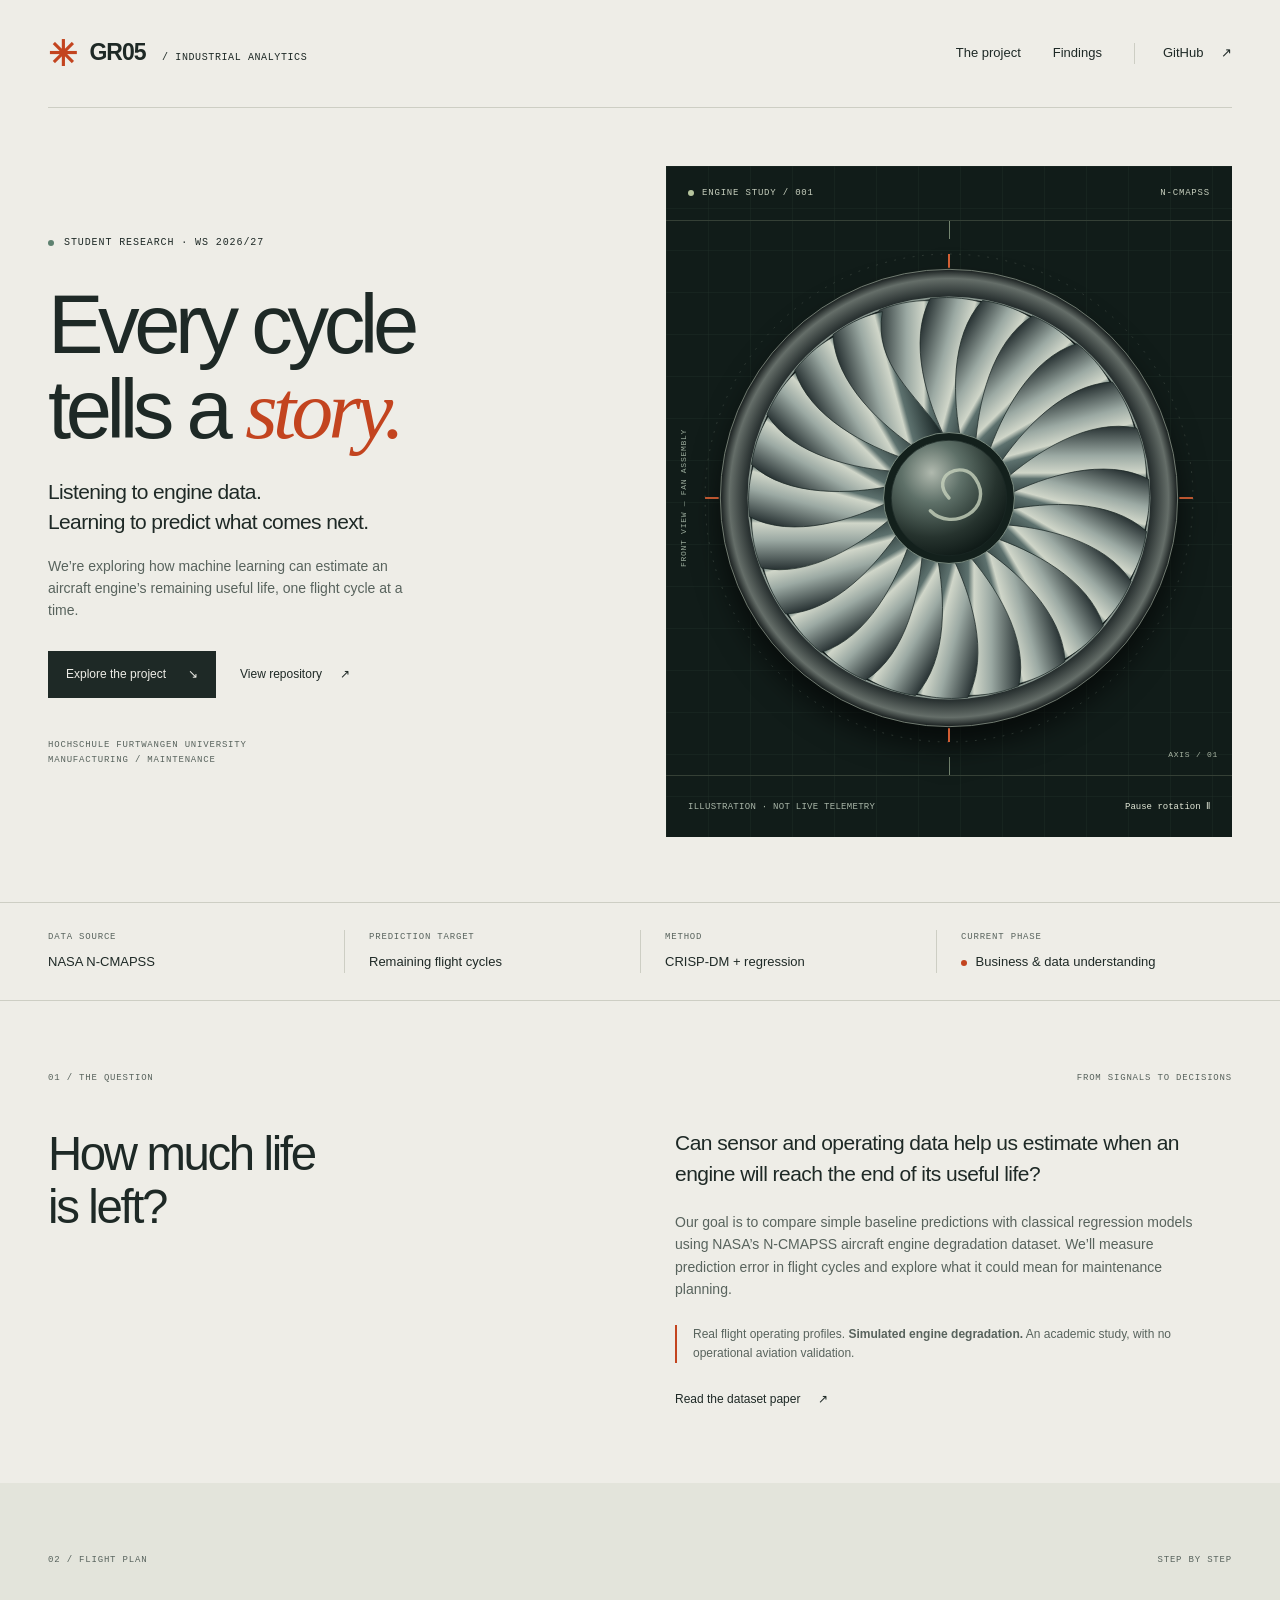
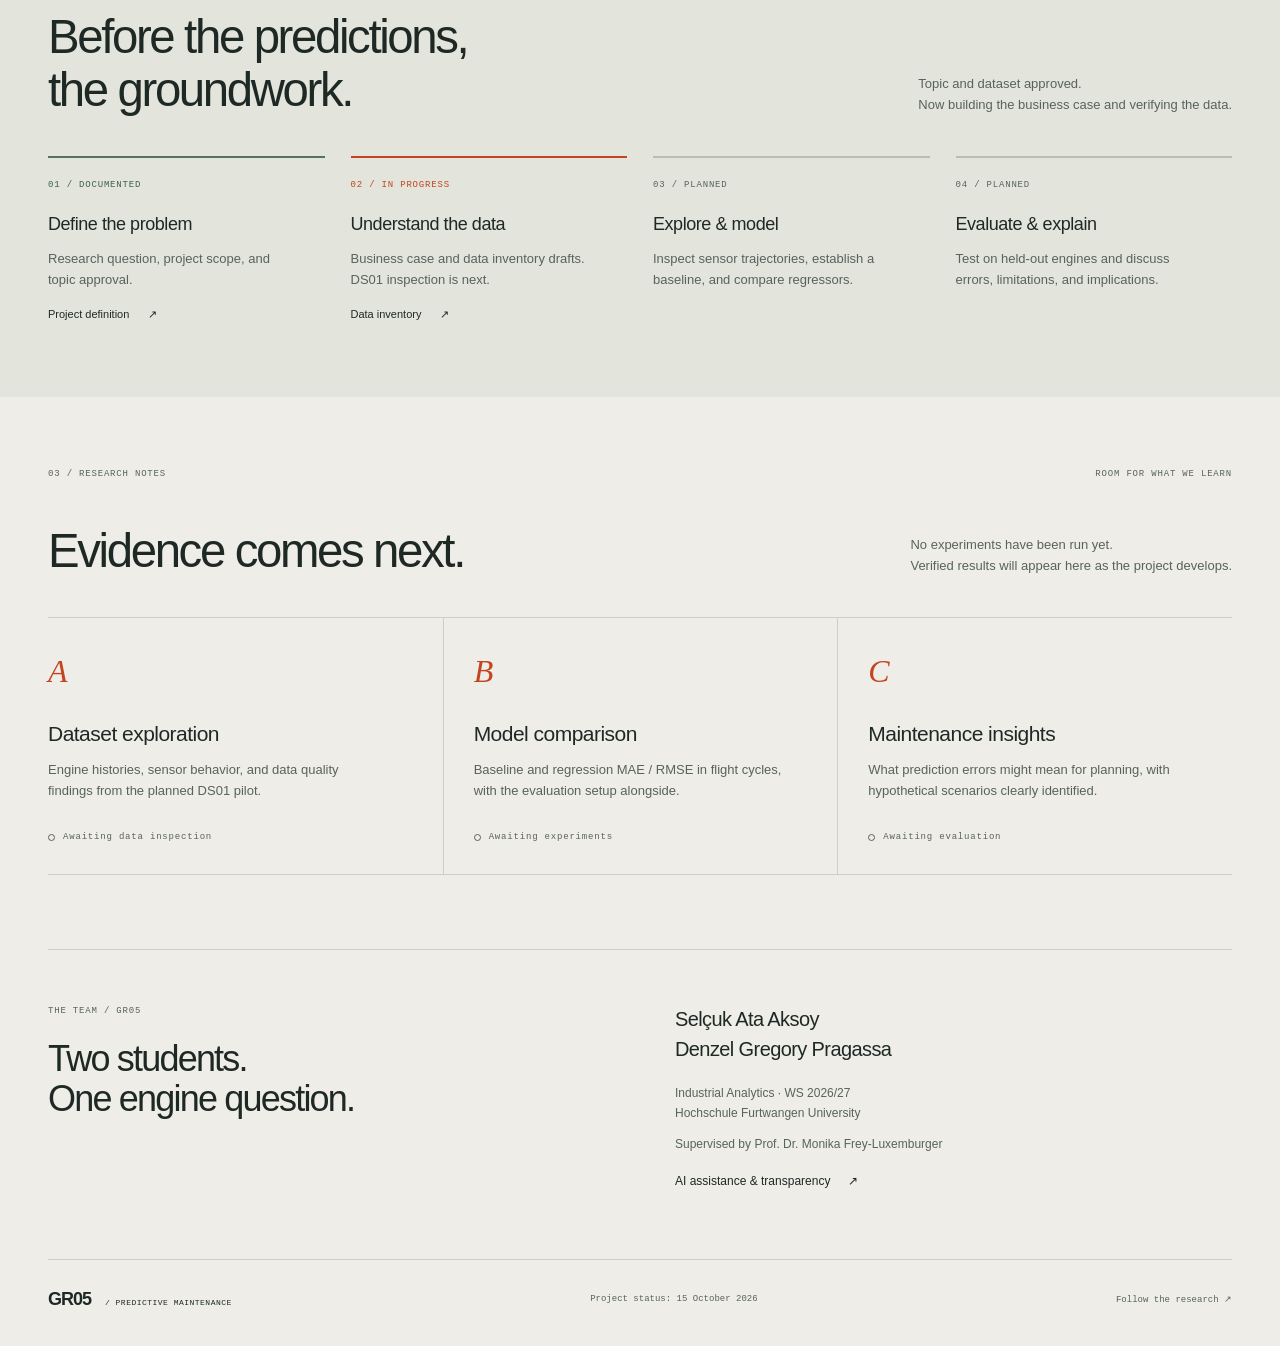
==== index.html @ 6f11b4ea "Add GitHub Pages project landing page and simplify AI use log" ====
<!doctype html>
<html lang="en">
<head>
  <meta charset="utf-8">
  <meta name="viewport" content="width=device-width, initial-scale=1">
  <meta name="description" content="GR05: a student research project exploring aircraft engine remaining useful life with NASA N-CMAPSS and machine learning at Hochschule Furtwangen University.">
  <meta name="theme-color" content="#eeede7">
  <title>GR05 — Predictive Maintenance</title>
  <link rel="icon" href="assets/favicon.svg" type="image/svg+xml">
  <link rel="stylesheet" href="assets/site.css">
  <script src="assets/site.js" defer></script>
</head>
<body>
  <a class="skip-link" href="#main">Skip to content</a>
  <header class="site-header wrap">
    <a class="wordmark" href="./" aria-label="GR05 home"><span class="brand-icon" aria-hidden="true">✳</span> GR05<span class="wordmark-detail"> / INDUSTRIAL ANALYTICS</span></a>
    <nav aria-label="Main navigation">
      <a href="#project">The project</a>
      <a href="#findings">Findings</a>
      <a class="repo-link" href="https://github.com/Cukowski/GR05-Predictive-Maintenance">GitHub <span aria-hidden="true">↗</span></a>
    </nav>
  </header>

  <main id="main">
    <section class="hero wrap" aria-labelledby="hero-title">
      <div class="hero-copy">
        <p class="eyebrow"><span class="status-dot" aria-hidden="true"></span> STUDENT RESEARCH · WS 2026/27</p>
        <h1 id="hero-title">Every cycle<br>tells a <em>story.</em></h1>
        <p class="hero-description">Listening to engine data.<br>Learning to predict what comes next.</p>
        <p class="hero-context">We’re exploring how machine learning can estimate an aircraft engine’s remaining useful life, one flight cycle at a time.</p>
        <div class="hero-actions">
          <a class="button primary" href="#project">Explore the project <span aria-hidden="true">↘</span></a>
          <a class="text-link" href="https://github.com/Cukowski/GR05-Predictive-Maintenance">View repository <span aria-hidden="true">↗</span></a>
        </div>
        <p class="hero-footnote">HOCHSCHULE FURTWANGEN UNIVERSITY<br>MANUFACTURING / MAINTENANCE</p>
      </div>

      <figure class="engine-panel">
        <div class="panel-top"><span><span class="status-dot" aria-hidden="true"></span> ENGINE STUDY / 001</span><span>N-CMAPSS</span></div>
        <div class="engine-stage">
          <div class="crosshair crosshair-top" aria-hidden="true"></div>
          <div class="crosshair crosshair-bottom" aria-hidden="true"></div>
          <span class="side-label" aria-hidden="true">FRONT VIEW — FAN ASSEMBLY</span>
          <svg class="engine" viewBox="0 0 600 600" role="img" aria-labelledby="engine-title engine-description">
            <title id="engine-title">Rotating turbofan illustration</title>
            <desc id="engine-description">A stylized front view of a jet engine fan. The rotation is decorative and does not represent dataset measurements.</desc>
            <defs>
              <radialGradient id="housing"><stop offset="0.68" stop-color="#111616"/><stop offset="0.81" stop-color="#424b4b"/><stop offset="0.85" stop-color="#89908a"/><stop offset="0.88" stop-color="#242c2c"/><stop offset="0.96" stop-color="#656e69"/><stop offset="1" stop-color="#171d1d"/></radialGradient>
              <linearGradient id="blade-metal" x1="0" y1="0" x2="1" y2="0"><stop stop-color="#283233"/><stop offset="0.36" stop-color="#9ba9a3"/><stop offset="0.57" stop-color="#d0d6c9"/><stop offset="0.64" stop-color="#5d716e"/><stop offset="1" stop-color="#152121"/></linearGradient>
              <radialGradient id="spinner" cx="35%" cy="28%" r="75%"><stop stop-color="#b0b9ae"/><stop offset="0.35" stop-color="#5e7068"/><stop offset="0.75" stop-color="#26332e"/><stop offset="1" stop-color="#101b18"/></radialGradient>
              <path id="blade" d="M 279 235 C 247 199 205 135 218 79 C 243 69 266 67 281 68 C 254 126 295 172 312 225 Z"/>
            </defs>
            <circle cx="300" cy="300" r="287" fill="none" stroke="#37413c" stroke-width="1" stroke-dasharray="2 9"/>
            <circle cx="300" cy="300" r="269" fill="url(#housing)" stroke="#818c80" stroke-width="1"/>
            <circle cx="300" cy="300" r="236" fill="#0b1313" stroke="#8b9891" stroke-width="2"/>
            <g class="rotor" fill="url(#blade-metal)" stroke="#1b2826" stroke-width="0.8">
              <!-- Fan blades are repeated around the shaft; no dataset values are used. -->
              <use href="#blade" transform="rotate(0 300 300)"/>
              <use href="#blade" transform="rotate(15 300 300)"/>
              <use href="#blade" transform="rotate(30 300 300)"/>
              <use href="#blade" transform="rotate(45 300 300)"/>
              <use href="#blade" transform="rotate(60 300 300)"/>
              <use href="#blade" transform="rotate(75 300 300)"/>
              <use href="#blade" transform="rotate(90 300 300)"/>
              <use href="#blade" transform="rotate(105 300 300)"/>
              <use href="#blade" transform="rotate(120 300 300)"/>
              <use href="#blade" transform="rotate(135 300 300)"/>
              <use href="#blade" transform="rotate(150 300 300)"/>
              <use href="#blade" transform="rotate(165 300 300)"/>
              <use href="#blade" transform="rotate(180 300 300)"/>
              <use href="#blade" transform="rotate(195 300 300)"/>
              <use href="#blade" transform="rotate(210 300 300)"/>
              <use href="#blade" transform="rotate(225 300 300)"/>
              <use href="#blade" transform="rotate(240 300 300)"/>
              <use href="#blade" transform="rotate(255 300 300)"/>
              <use href="#blade" transform="rotate(270 300 300)"/>
              <use href="#blade" transform="rotate(285 300 300)"/>
              <use href="#blade" transform="rotate(300 300 300)"/>
              <use href="#blade" transform="rotate(315 300 300)"/>
              <use href="#blade" transform="rotate(330 300 300)"/>
              <use href="#blade" transform="rotate(345 300 300)"/>
              <circle cx="300" cy="300" r="77" fill="#13201c" stroke="#87988c" stroke-width="1"/>
              <circle cx="300" cy="300" r="68" fill="url(#spinner)"/>
              <path d="M 300 300 C 276 274 316 254 331 277 C 355 313 303 341 278 315" fill="none" stroke="#c6d1bc" stroke-width="4" stroke-linecap="round" opacity="0.8"/>
            </g>
            <path d="M 300 13 L 300 29 M 300 571 L 300 587 M 13 300 L 29 300 M 571 300 L 587 300" stroke="#f56b3a" stroke-width="2"/>
          </svg>
          <span class="engine-axis" aria-hidden="true">AXIS / 01</span>
        </div>
        <figcaption class="panel-bottom"><span>ILLUSTRATION · NOT LIVE TELEMETRY</span><button class="motion-toggle" type="button" hidden aria-pressed="false">Pause rotation <span aria-hidden="true">Ⅱ</span></button></figcaption>
      </figure>
    </section>

    <div class="spec-strip">
      <dl class="wrap spec-grid">
        <div><dt>DATA SOURCE</dt><dd>NASA N-CMAPSS</dd></div>
        <div><dt>PREDICTION TARGET</dt><dd>Remaining flight cycles</dd></div>
        <div><dt>METHOD</dt><dd>CRISP-DM + regression</dd></div>
        <div><dt>CURRENT PHASE</dt><dd><span class="status-dot orange" aria-hidden="true"></span> Business & data understanding</dd></div>
      </dl>
    </div>

    <section id="project" class="section wrap project-section" aria-labelledby="project-title">
      <div class="section-label"><span>01 / THE QUESTION</span><span>FROM SIGNALS TO DECISIONS</span></div>
      <div class="project-grid">
        <h2 id="project-title">How much life<br>is left?</h2>
        <div class="project-copy">
          <p class="lead">Can sensor and operating data help us estimate when an engine will reach the end of its useful life?</p>
          <p>Our goal is to compare simple baseline predictions with classical regression models using NASA’s N-CMAPSS aircraft engine degradation dataset. We’ll measure prediction error in flight cycles and explore what it could mean for maintenance planning.</p>
          <p class="source-note">Real flight operating profiles. <strong>Simulated engine degradation.</strong> An academic study, with no operational aviation validation.</p>
          <a class="text-link" href="https://doi.org/10.3390/data6010005">Read the dataset paper <span aria-hidden="true">↗</span></a>
        </div>
      </div>
    </section>

    <section id="progress" class="progress-section" aria-labelledby="progress-title">
      <div class="wrap section">
        <div class="section-label"><span>02 / FLIGHT PLAN</span><span>STEP BY STEP</span></div>
        <div class="section-heading"><h2 id="progress-title">Before the predictions,<br>the groundwork.</h2><p>Topic and dataset approved.<br>Now building the business case and verifying the data.</p></div>
        <ol class="flight-plan">
          <li class="complete"><span class="step-state">01 / DOCUMENTED</span><h3>Define the problem</h3><p>Research question, project scope, and topic approval.</p><a href="https://github.com/Cukowski/GR05-Predictive-Maintenance/blob/main/docs/01-project-definition.md">Project definition <span aria-hidden="true">↗</span></a></li>
          <li class="current"><span class="step-state">02 / IN PROGRESS</span><h3>Understand the data</h3><p>Business case and data inventory drafts. DS01 inspection is next.</p><a href="https://github.com/Cukowski/GR05-Predictive-Maintenance/blob/main/docs/03-data-inventory-access.md">Data inventory <span aria-hidden="true">↗</span></a></li>
          <li><span class="step-state">03 / PLANNED</span><h3>Explore & model</h3><p>Inspect sensor trajectories, establish a baseline, and compare regressors.</p></li>
          <li><span class="step-state">04 / PLANNED</span><h3>Evaluate & explain</h3><p>Test on held-out engines and discuss errors, limitations, and implications.</p></li>
        </ol>
      </div>
    </section>

    <section id="findings" class="section wrap" aria-labelledby="findings-title">
      <div class="section-label"><span>03 / RESEARCH NOTES</span><span>ROOM FOR WHAT WE LEARN</span></div>
      <div class="section-heading"><h2 id="findings-title">Evidence comes next.</h2><p>No experiments have been run yet.<br>Verified results will appear here as the project develops.</p></div>
      <div class="findings-grid">
        <article><span class="finding-number">A</span><h3>Dataset exploration</h3><p>Engine histories, sensor behavior, and data quality findings from the planned DS01 pilot.</p><span class="pending-label">Awaiting data inspection</span></article>
        <article><span class="finding-number">B</span><h3>Model comparison</h3><p>Baseline and regression MAE / RMSE in flight cycles, with the evaluation setup alongside.</p><span class="pending-label">Awaiting experiments</span></article>
        <article><span class="finding-number">C</span><h3>Maintenance insights</h3><p>What prediction errors might mean for planning, with hypothetical scenarios clearly identified.</p><span class="pending-label">Awaiting evaluation</span></article>
      </div>
    </section>

    <section class="team-section wrap" aria-labelledby="team-title">
      <div><p class="eyebrow">THE TEAM / GR05</p><h2 id="team-title">Two students.<br>One engine question.</h2></div>
      <div class="team-copy"><p class="team-names">Selçuk Ata Aksoy<br>Denzel Gregory Pragassa</p><p>Industrial Analytics · WS 2026/27<br>Hochschule Furtwangen University</p><p>Supervised by Prof. Dr. Monika Frey-Luxemburger</p><a class="text-link" href="https://github.com/Cukowski/GR05-Predictive-Maintenance/blob/main/docs/ai-use-log.md">AI assistance & transparency <span aria-hidden="true">↗</span></a></div>
    </section>
  </main>

  <footer class="wrap site-footer"><a class="wordmark" href="./">GR05 <span class="wordmark-detail">/ PREDICTIVE MAINTENANCE</span></a><p>Project status: 15 October 2026</p><a href="https://github.com/Cukowski/GR05-Predictive-Maintenance">Follow the research <span aria-hidden="true">↗</span></a></footer>
</body>
</html>
---- assets/site.css ----
:root{--paper:#eeede7;--ink:#1e2926;--muted:#58635d;--line:#cdcec4;--accent:#c3441f;--orange:#ff8455;--dark:#111c19;--mono:ui-monospace,SFMono-Regular,Consolas,monospace;--sans:"Helvetica Neue",Helvetica,Arial,sans-serif}
*{box-sizing:border-box}html{scroll-behavior:smooth;scroll-padding-top:25px}body{margin:0;background:var(--paper);color:var(--ink);font:16px/1.6 var(--sans);-webkit-font-smoothing:antialiased}a{color:inherit;text-decoration:none}a:hover{text-decoration:underline;text-underline-offset:5px}button{font:inherit}button,a{-webkit-tap-highlight-color:transparent}a:focus-visible,button:focus-visible{outline:3px solid var(--accent);outline-offset:6px}.wrap{width:min(1280px,calc(100% - 96px));margin-inline:auto}.skip-link{position:fixed;top:-100px;left:16px;background:var(--paper);padding:12px;z-index:10}.skip-link:focus{top:16px}.site-header{display:flex;justify-content:space-between;align-items:center;gap:24px;min-height:108px;border-bottom:1px solid var(--line)}.wordmark{font-size:23px;font-weight:800;letter-spacing:-1px;white-space:nowrap}.brand-icon{color:var(--accent);font-size:35px;vertical-align:middle;margin-right:8px}.wordmark-detail{font:10px var(--mono);letter-spacing:.06em;margin-left:10px}.site-header nav{display:flex;align-items:center;gap:32px;font-size:13px}.repo-link{border-left:1px solid var(--line);padding-left:28px}.repo-link span{margin-left:14px}.hero{display:grid;grid-template-columns:1fr 1fr;gap:52px;align-items:center;padding-top:58px;padding-bottom:65px}.eyebrow,.section-label,.panel-top,.panel-bottom,.hero-footnote,.spec-grid dt,.step-state,.pending-label,.side-label,.engine-axis{font-family:var(--mono);font-size:10px;letter-spacing:.09em}.eyebrow{display:flex;align-items:center;gap:10px;margin:0 0 32px}.status-dot{display:inline-block;flex-shrink:0;width:6px;height:6px;background:#5e8170;border-radius:50%}.status-dot.orange{background:var(--accent);margin-right:5px}h1,h2,h3,p{margin-top:0}h1{font-size:clamp(56px,6.5vw,94px);font-weight:500;line-height:1.02;letter-spacing:-.065em;margin-bottom:24px}h1 em{font-family:Georgia,"Times New Roman",serif;font-weight:400;color:var(--accent);letter-spacing:-.055em}.hero-description{font-size:21px;line-height:1.45;letter-spacing:-.03em;margin-bottom:17px}.hero-context{max-width:360px;font-size:14px;color:var(--muted);margin-bottom:29px}.hero-actions{display:flex;align-items:center;gap:24px;font-size:12px}.button{display:inline-flex;align-items:center;justify-content:space-between;gap:22px;padding:14px 18px}.primary{background:var(--ink);color:var(--paper)}.primary:hover{background:var(--accent);text-decoration:none}.text-link{font-size:12px;display:inline-flex;gap:18px;align-items:center}.hero-footnote{color:var(--muted);line-height:1.7;margin:40px 0 0;font-size:9px}.engine-panel{margin:0;position:relative;background:var(--dark);color:#c6cebd;align-self:stretch;display:flex;flex-direction:column;min-width:0;overflow:hidden;background-image:linear-gradient(#24332b55 1px,transparent 1px),linear-gradient(90deg,#24332b55 1px,transparent 1px);background-size:42px 42px}.panel-top,.panel-bottom{display:flex;align-items:center;justify-content:space-between;gap:12px;position:relative;z-index:1;padding:20px 22px;font-size:9px}.panel-top{border-bottom:1px solid #354036}.panel-top>span:first-child{display:flex;align-items:center;gap:8px}.panel-top .status-dot{background:#b6c49d}.panel-bottom{margin-top:auto;border-top:1px solid #354036;min-height:62px;letter-spacing:.03em;color:#a9b6a8}.engine-stage{position:relative;display:grid;place-items:center;flex:1;padding:22px 28px;min-height:350px}.engine{display:block;width:100%;max-width:510px;filter:drop-shadow(0 18px 14px #0009)}.rotor{transform-origin:300px 300px;animation:rotate 26s linear infinite;animation-play-state:paused}.motion-ready .rotor{animation-play-state:running}.motion-paused .rotor{animation-play-state:paused}.motion-toggle{border:0;background:transparent;color:#e2e7d7;padding:5px 0;font:9px var(--mono);cursor:pointer;white-space:nowrap}.motion-toggle:hover{color:var(--orange)}.motion-toggle span{padding-left:6px}.side-label{position:absolute;left:12px;top:50%;writing-mode:vertical-rl;transform:translateY(-50%) rotate(180deg);font-size:8px;color:#9bab9c}.engine-axis{position:absolute;right:14px;bottom:14px;color:#a8b4a3;font-size:8px}.crosshair{position:absolute;left:50%;width:1px;height:18px;background:#748570}.crosshair-top{top:0}.crosshair-bottom{bottom:0}.spec-strip{border-top:1px solid var(--line);border-bottom:1px solid var(--line)}.spec-grid{display:grid;grid-template-columns:repeat(4,1fr);margin-top:0;margin-bottom:0;padding-block:27px}.spec-grid>div{padding-left:24px;border-left:1px solid var(--line)}.spec-grid>div:first-child{padding-left:0;border:0}.spec-grid dt{font-size:9px;color:var(--muted);margin-bottom:7px}.spec-grid dd{margin:0;font-size:13px}.section{padding-top:70px;padding-bottom:74px}.section-label{display:flex;justify-content:space-between;color:var(--muted);font-size:9px;margin-bottom:42px}.project-grid{display:grid;grid-template-columns:1fr 1fr;gap:70px}h2{font-size:clamp(32px,3.7vw,50px);font-weight:500;letter-spacing:-.05em;line-height:1.12;margin-bottom:0}.project-copy{max-width:540px;color:var(--muted);font-size:14px}.project-copy .lead{color:var(--ink);font-size:21px;line-height:1.5;letter-spacing:-.025em}.source-note{border-left:2px solid var(--accent);padding-left:16px;margin-block:24px;font-size:12px}.project-copy .text-link{color:var(--ink)}.progress-section{background:#e3e4db}.section-heading{display:flex;justify-content:space-between;gap:40px;align-items:flex-end;margin-bottom:40px}.section-heading>p{font-size:13px;color:var(--muted);max-width:350px;margin-bottom:0}.flight-plan{list-style:none;padding:0;margin:0;display:grid;grid-template-columns:repeat(4,1fr);gap:26px}.flight-plan li{border-top:2px solid #b8beb3;padding-top:20px;display:flex;flex-direction:column}.flight-plan .complete{border-color:#547360}.flight-plan .current{border-color:var(--accent)}.step-state{font-size:9px;color:var(--muted)}.complete .step-state{color:#3b614b}.current .step-state{color:var(--accent)}h3{font-size:18px;letter-spacing:-.025em;font-weight:500;margin:18px 0 10px}.flight-plan p{font-size:13px;color:var(--muted);margin-bottom:15px;max-width:245px}.flight-plan a{font-size:11px;align-self:flex-start;margin-top:auto}.flight-plan a span{margin-left:16px}.findings-grid{display:grid;grid-template-columns:repeat(3,1fr);border-block:1px solid var(--line)}.findings-grid article{padding:28px 30px 30px;border-left:1px solid var(--line);display:flex;flex-direction:column}.findings-grid article:first-child{border-left:0;padding-left:0}.finding-number{font-family:Georgia,serif;font-size:32px;color:var(--accent);font-style:italic}.findings-grid h3{font-size:21px;margin-top:20px}.findings-grid p{color:var(--muted);font-size:13px;max-width:310px;margin-bottom:28px}.pending-label{font-size:9px;color:var(--muted);margin-top:auto;display:flex;align-items:center;gap:8px}.pending-label:before{content:"";width:5px;height:5px;border:1px solid var(--muted);border-radius:50%}.team-section{border-top:1px solid var(--line);padding-block:54px 68px;display:grid;grid-template-columns:1fr 1fr;gap:70px}.team-section .eyebrow{color:var(--muted);font-size:9px;margin-bottom:20px}.team-section h2{font-size:36px}.team-copy{font-size:12px;color:var(--muted)}.team-names{font-size:20px;color:var(--ink);line-height:1.5;letter-spacing:-.03em}.team-copy .text-link{margin-top:6px;color:var(--ink)}.site-footer{border-top:1px solid var(--line);display:flex;justify-content:space-between;align-items:center;gap:20px;padding-block:25px 32px}.site-footer .wordmark{font-size:18px}.site-footer .wordmark-detail{font-size:8px}.site-footer p,.site-footer>a:last-child{margin:0;font:9px var(--mono);color:var(--muted)}@keyframes rotate{to{transform:rotate(360deg)}}
@media(min-width:1440px){.hero{gap:80px}.hero-context{max-width:400px}.hero{padding-block:70px}.engine-stage{padding:25px 40px}}
@media(max-width:1050px){.wrap{width:calc(100% - 56px)}.hero{gap:30px}.wordmark-detail{display:none}.hero-actions{gap:14px;flex-wrap:wrap}.engine-stage{min-height:300px;padding-inline:20px}.panel-top,.panel-bottom{padding-inline:14px}.panel-bottom{flex-wrap:wrap}.spec-grid{grid-template-columns:1fr 1fr;gap:22px}.spec-grid>div:nth-child(3){border:0;padding-left:0}.section-heading{align-items:flex-start}.flight-plan{grid-template-columns:1fr 1fr;row-gap:30px}.project-grid,.team-section{gap:35px}.site-header nav{gap:22px}}
@media(max-width:650px){.wrap{width:calc(100% - 36px)}.site-header{min-height:80px;gap:12px}.wordmark{font-size:20px}.brand-icon{font-size:27px;margin-right:3px}.site-header nav{gap:14px;font-size:11px}.repo-link{padding-left:0;border:0}.repo-link span{margin-left:2px}.hero{grid-template-columns:1fr;padding-block:34px 36px;gap:32px}.eyebrow{font-size:9px;margin-bottom:24px}h1{font-size:66px}.hero-description{font-size:20px}.hero-context{max-width:100%}.hero-footnote{margin-top:25px}.engine-stage{min-height:0;padding:18px 28px}.engine{max-width:390px}.panel-bottom{flex-wrap:nowrap;font-size:8px}.motion-toggle{font-size:8px}.spec-grid{gap:20px 10px;padding-block:24px}.spec-grid>div{padding-left:12px}.spec-grid dd{font-size:11px}.spec-grid dt{font-size:8px}.section{padding-block:43px}.section-label{font-size:8px;margin-bottom:28px;gap:20px}.section-label>span:last-child{text-align:right}.project-grid,.team-section{grid-template-columns:1fr;gap:24px}.project-copy .lead{font-size:19px}.section-heading{flex-direction:column;gap:20px;margin-bottom:30px}.section-heading>p{max-width:100%}h2{font-size:36px}.flight-plan{gap:24px 18px}.flight-plan h3{font-size:17px}.flight-plan p{font-size:12px}.step-state{font-size:8px}.findings-grid{grid-template-columns:1fr}.findings-grid article,.findings-grid article:first-child{border-left:0;border-top:1px solid var(--line);padding:22px 0}.findings-grid article:first-child{border-top:0}.findings-grid h3{margin-top:9px}.findings-grid p{max-width:100%;margin-bottom:15px}.finding-number{font-size:27px}.team-section{padding-block:40px}.site-footer{flex-wrap:wrap;gap:15px}.site-footer p{order:3;flex-basis:100%}}
@media(prefers-reduced-motion:reduce){html{scroll-behavior:auto}.rotor,.motion-ready .rotor{animation:none}}
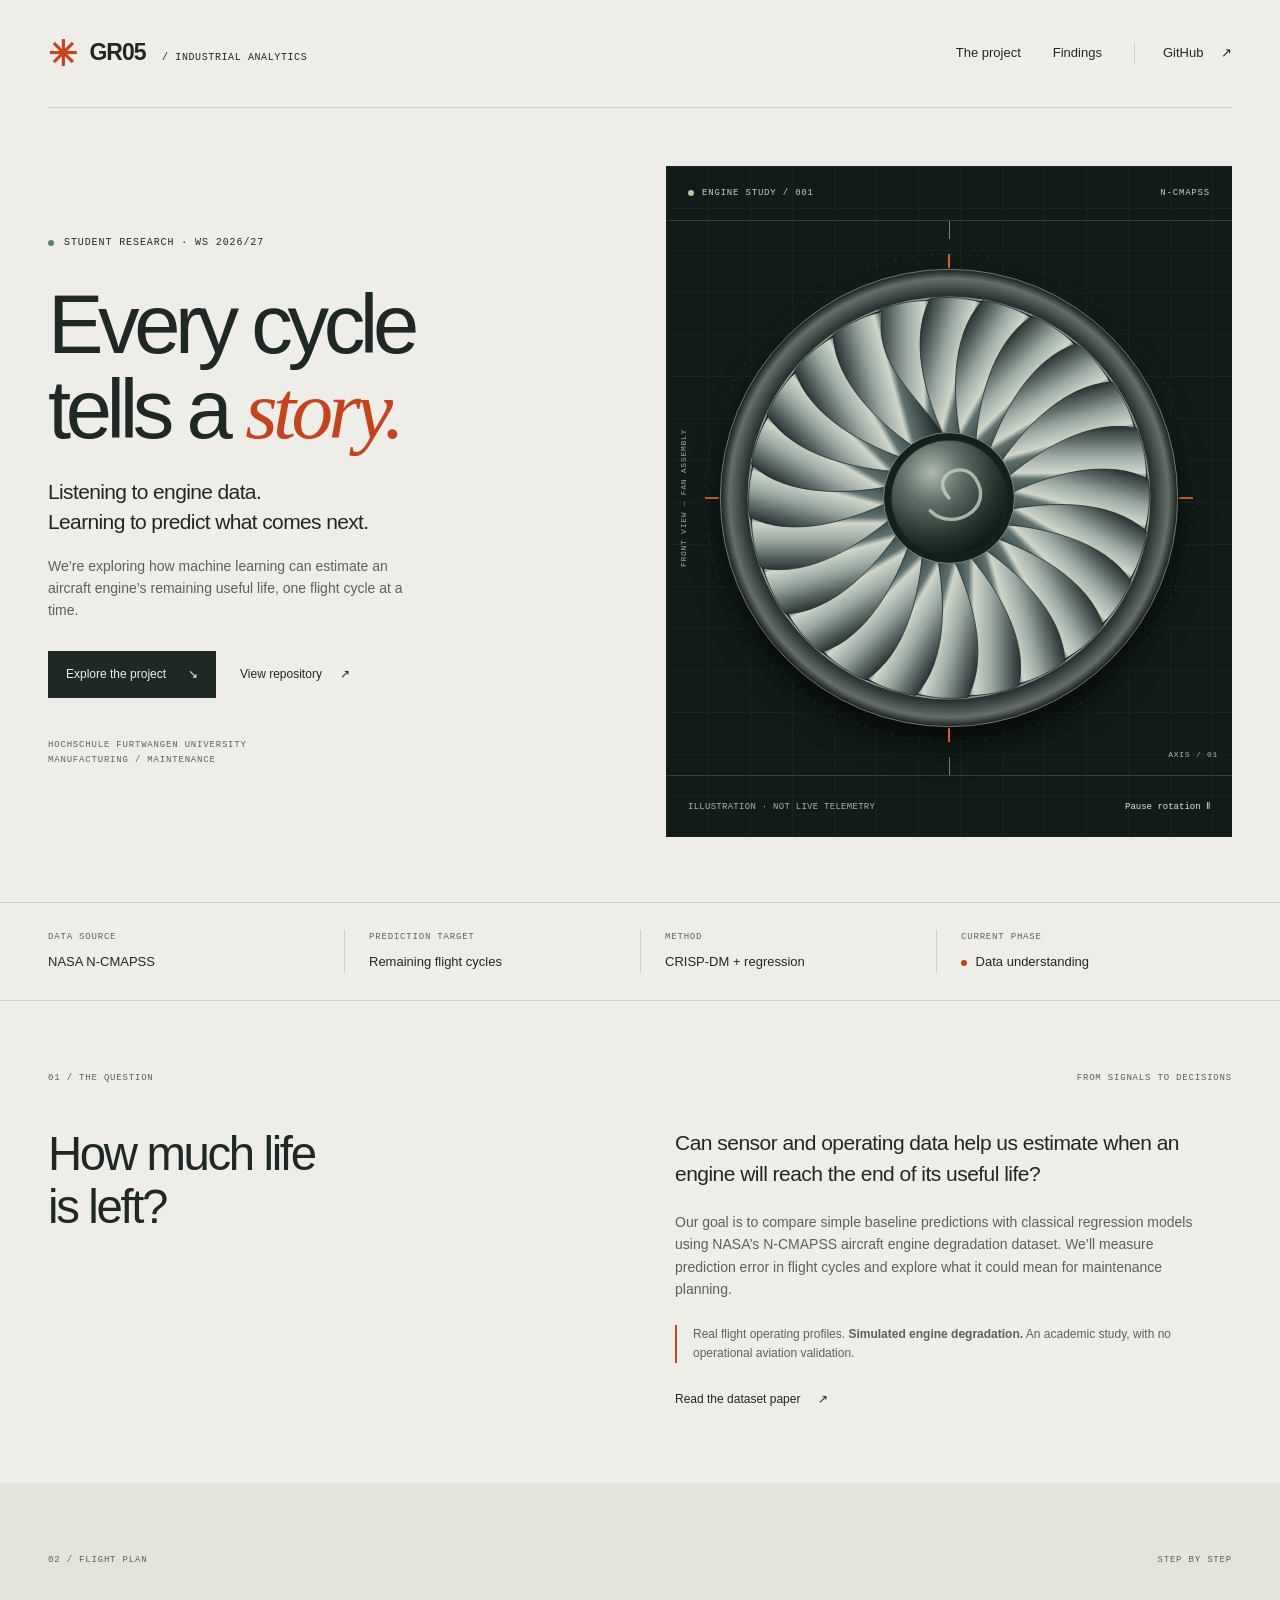
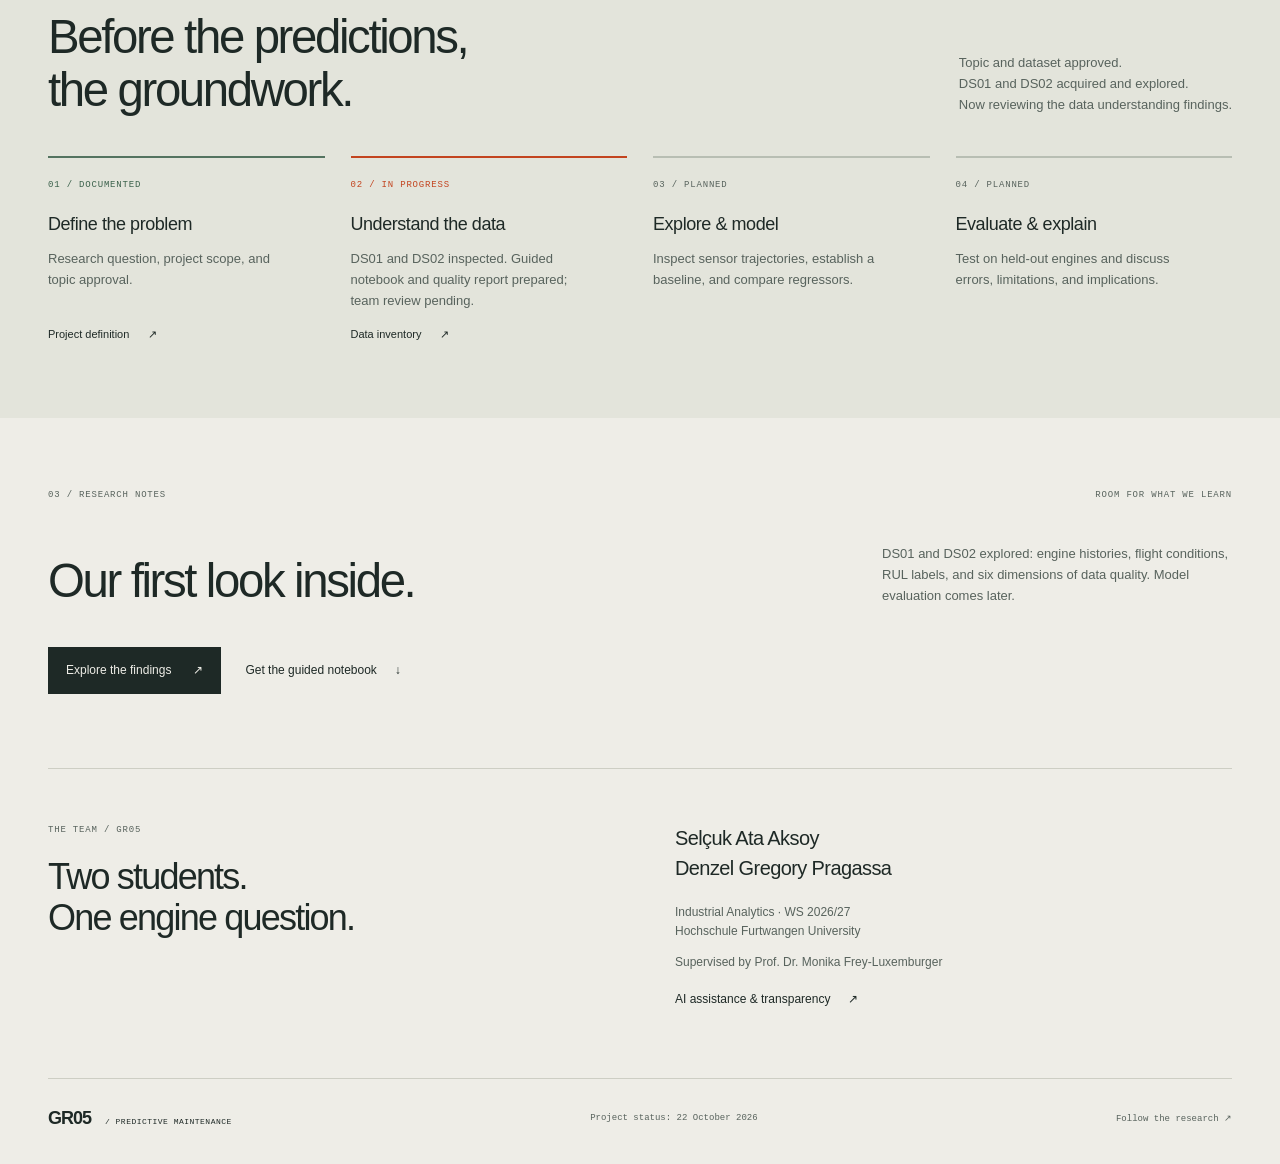
==== commit dd5f5af1: "Add Task 3 findings report and dedicated research page Generate the report and findings page from no" ====
--- a/index.html
+++ b/index.html
@@ -16,7 +16,7 @@
     <a class="wordmark" href="./" aria-label="GR05 home"><span class="brand-icon" aria-hidden="true">✳</span> GR05<span class="wordmark-detail"> / INDUSTRIAL ANALYTICS</span></a>
     <nav aria-label="Main navigation">
       <a href="#project">The project</a>
-      <a href="#findings">Findings</a>
+      <a href="findings.html">Findings</a>
       <a class="repo-link" href="https://github.com/Cukowski/GR05-Predictive-Maintenance">GitHub <span aria-hidden="true">↗</span></a>
     </nav>
   </header>
@@ -96,7 +96,7 @@
         <div><dt>DATA SOURCE</dt><dd>NASA N-CMAPSS</dd></div>
         <div><dt>PREDICTION TARGET</dt><dd>Remaining flight cycles</dd></div>
         <div><dt>METHOD</dt><dd>CRISP-DM + regression</dd></div>
-        <div><dt>CURRENT PHASE</dt><dd><span class="status-dot orange" aria-hidden="true"></span> Business & data understanding</dd></div>
+        <div><dt>CURRENT PHASE</dt><dd><span class="status-dot orange" aria-hidden="true"></span> Data understanding</dd></div>
       </dl>
     </div>
 
@@ -116,10 +116,10 @@
     <section id="progress" class="progress-section" aria-labelledby="progress-title">
       <div class="wrap section">
         <div class="section-label"><span>02 / FLIGHT PLAN</span><span>STEP BY STEP</span></div>
-        <div class="section-heading"><h2 id="progress-title">Before the predictions,<br>the groundwork.</h2><p>Topic and dataset approved.<br>Now building the business case and verifying the data.</p></div>
+        <div class="section-heading"><h2 id="progress-title">Before the predictions,<br>the groundwork.</h2><p>Topic and dataset approved.<br>DS01 and DS02 acquired and explored.<br>Now reviewing the data understanding findings.</p></div>
         <ol class="flight-plan">
           <li class="complete"><span class="step-state">01 / DOCUMENTED</span><h3>Define the problem</h3><p>Research question, project scope, and topic approval.</p><a href="https://github.com/Cukowski/GR05-Predictive-Maintenance/blob/main/docs/01-project-definition.md">Project definition <span aria-hidden="true">↗</span></a></li>
-          <li class="current"><span class="step-state">02 / IN PROGRESS</span><h3>Understand the data</h3><p>Business case and data inventory drafts. DS01 inspection is next.</p><a href="https://github.com/Cukowski/GR05-Predictive-Maintenance/blob/main/docs/03-data-inventory-access.md">Data inventory <span aria-hidden="true">↗</span></a></li>
+          <li class="current"><span class="step-state">02 / IN PROGRESS</span><h3>Understand the data</h3><p>DS01 and DS02 inspected. Guided notebook and quality report prepared; team review pending.</p><a href="https://github.com/Cukowski/GR05-Predictive-Maintenance/blob/main/docs/03-data-inventory-access.md">Data inventory <span aria-hidden="true">↗</span></a></li>
           <li><span class="step-state">03 / PLANNED</span><h3>Explore & model</h3><p>Inspect sensor trajectories, establish a baseline, and compare regressors.</p></li>
           <li><span class="step-state">04 / PLANNED</span><h3>Evaluate & explain</h3><p>Test on held-out engines and discuss errors, limitations, and implications.</p></li>
         </ol>
@@ -128,12 +128,8 @@
 
     <section id="findings" class="section wrap" aria-labelledby="findings-title">
       <div class="section-label"><span>03 / RESEARCH NOTES</span><span>ROOM FOR WHAT WE LEARN</span></div>
-      <div class="section-heading"><h2 id="findings-title">Evidence comes next.</h2><p>No experiments have been run yet.<br>Verified results will appear here as the project develops.</p></div>
-      <div class="findings-grid">
-        <article><span class="finding-number">A</span><h3>Dataset exploration</h3><p>Engine histories, sensor behavior, and data quality findings from the planned DS01 pilot.</p><span class="pending-label">Awaiting data inspection</span></article>
-        <article><span class="finding-number">B</span><h3>Model comparison</h3><p>Baseline and regression MAE / RMSE in flight cycles, with the evaluation setup alongside.</p><span class="pending-label">Awaiting experiments</span></article>
-        <article><span class="finding-number">C</span><h3>Maintenance insights</h3><p>What prediction errors might mean for planning, with hypothetical scenarios clearly identified.</p><span class="pending-label">Awaiting evaluation</span></article>
-      </div>
+      <div class="section-heading"><h2 id="findings-title">Our first look inside.</h2><p>DS01 and DS02 explored: engine histories, flight conditions, RUL labels, and six dimensions of data quality. Model evaluation comes later.</p></div>
+      <div class="hero-actions"><a class="button primary" href="findings.html">Explore the findings <span aria-hidden="true">↗</span></a><a class="text-link" href="notebooks/01-data-understanding.ipynb" download>Get the guided notebook <span aria-hidden="true">↓</span></a></div>
     </section>
 
     <section class="team-section wrap" aria-labelledby="team-title">
@@ -142,6 +138,6 @@
     </section>
   </main>
 
-  <footer class="wrap site-footer"><a class="wordmark" href="./">GR05 <span class="wordmark-detail">/ PREDICTIVE MAINTENANCE</span></a><p>Project status: 15 October 2026</p><a href="https://github.com/Cukowski/GR05-Predictive-Maintenance">Follow the research <span aria-hidden="true">↗</span></a></footer>
+  <footer class="wrap site-footer"><a class="wordmark" href="./">GR05 <span class="wordmark-detail">/ PREDICTIVE MAINTENANCE</span></a><p>Project status: 22 October 2026</p><a href="https://github.com/Cukowski/GR05-Predictive-Maintenance">Follow the research <span aria-hidden="true">↗</span></a></footer>
 </body>
 </html>
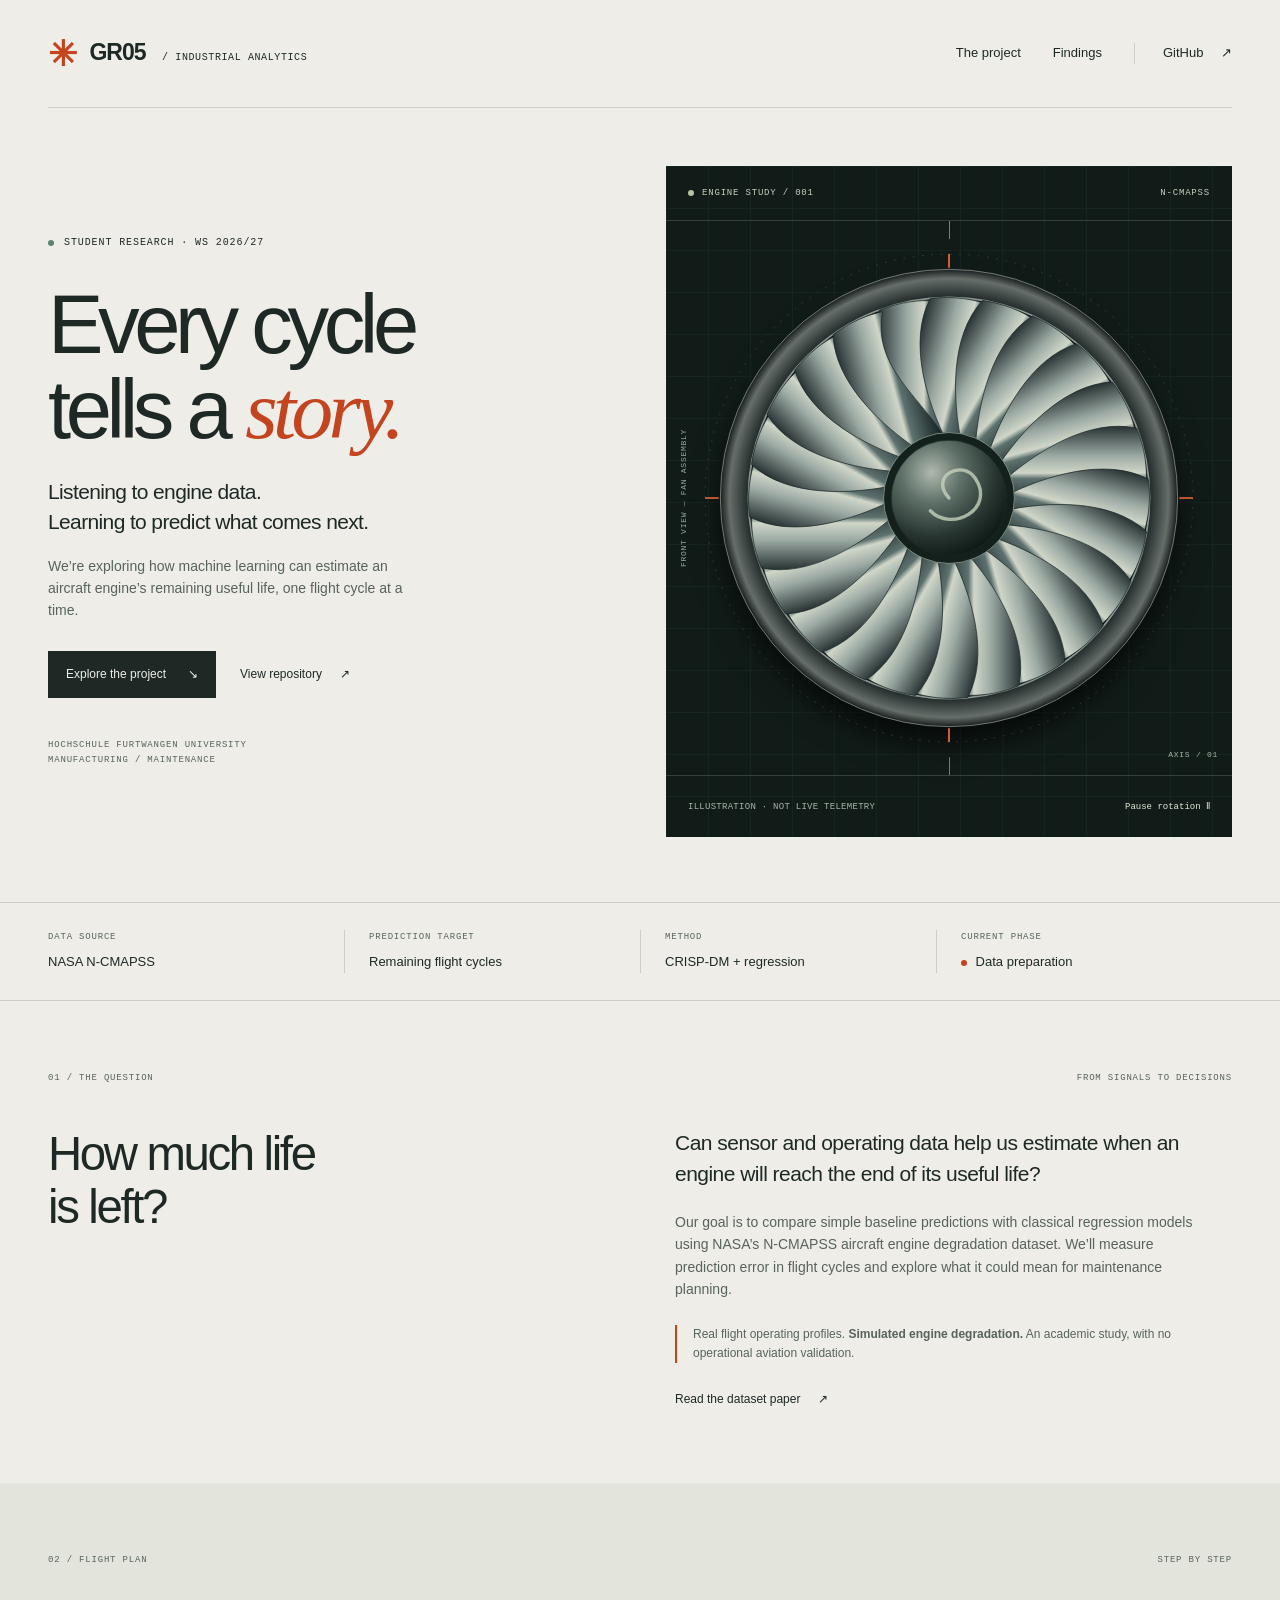
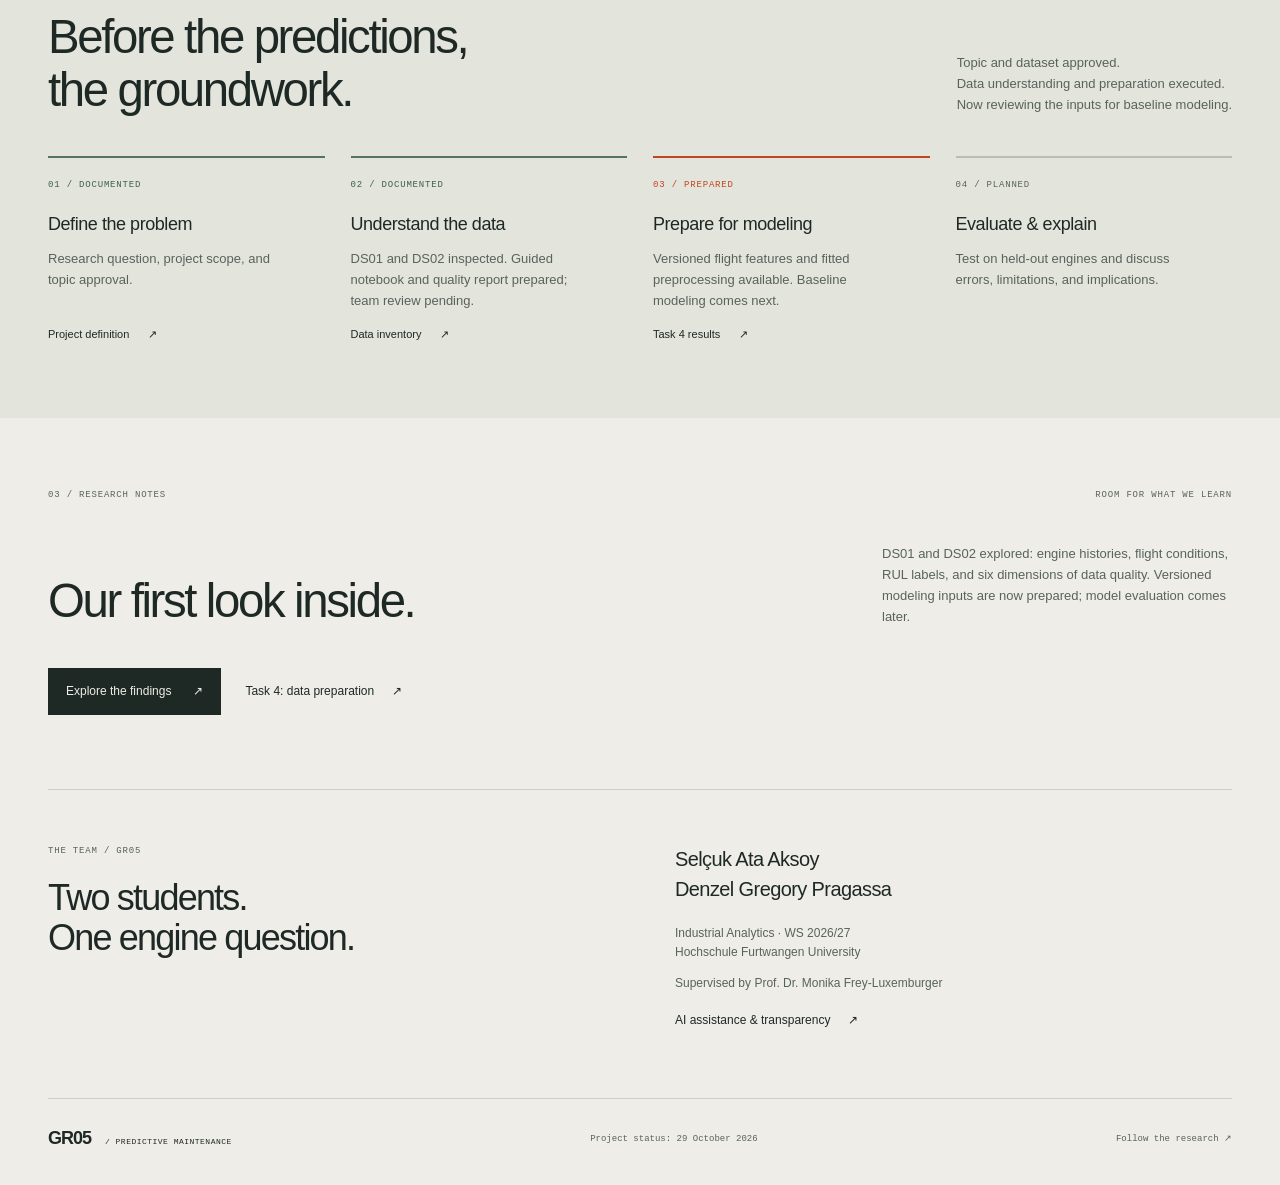
==== commit d93ffe26: "Document Task 4 results and add data preparation page Explain flight entries, feature relevance, cle" ====
--- a/index.html
+++ b/index.html
@@ -96,7 +96,7 @@
         <div><dt>DATA SOURCE</dt><dd>NASA N-CMAPSS</dd></div>
         <div><dt>PREDICTION TARGET</dt><dd>Remaining flight cycles</dd></div>
         <div><dt>METHOD</dt><dd>CRISP-DM + regression</dd></div>
-        <div><dt>CURRENT PHASE</dt><dd><span class="status-dot orange" aria-hidden="true"></span> Data understanding</dd></div>
+        <div><dt>CURRENT PHASE</dt><dd><span class="status-dot orange" aria-hidden="true"></span> Data preparation</dd></div>
       </dl>
     </div>
 
@@ -116,11 +116,11 @@
     <section id="progress" class="progress-section" aria-labelledby="progress-title">
       <div class="wrap section">
         <div class="section-label"><span>02 / FLIGHT PLAN</span><span>STEP BY STEP</span></div>
-        <div class="section-heading"><h2 id="progress-title">Before the predictions,<br>the groundwork.</h2><p>Topic and dataset approved.<br>DS01 and DS02 acquired and explored.<br>Now reviewing the data understanding findings.</p></div>
+        <div class="section-heading"><h2 id="progress-title">Before the predictions,<br>the groundwork.</h2><p>Topic and dataset approved.<br>Data understanding and preparation executed.<br>Now reviewing the inputs for baseline modeling.</p></div>
         <ol class="flight-plan">
           <li class="complete"><span class="step-state">01 / DOCUMENTED</span><h3>Define the problem</h3><p>Research question, project scope, and topic approval.</p><a href="https://github.com/Cukowski/GR05-Predictive-Maintenance/blob/main/docs/01-project-definition.md">Project definition <span aria-hidden="true">↗</span></a></li>
-          <li class="current"><span class="step-state">02 / IN PROGRESS</span><h3>Understand the data</h3><p>DS01 and DS02 inspected. Guided notebook and quality report prepared; team review pending.</p><a href="https://github.com/Cukowski/GR05-Predictive-Maintenance/blob/main/docs/03-data-inventory-access.md">Data inventory <span aria-hidden="true">↗</span></a></li>
-          <li><span class="step-state">03 / PLANNED</span><h3>Explore & model</h3><p>Inspect sensor trajectories, establish a baseline, and compare regressors.</p></li>
+          <li class="complete"><span class="step-state">02 / DOCUMENTED</span><h3>Understand the data</h3><p>DS01 and DS02 inspected. Guided notebook and quality report prepared; team review pending.</p><a href="https://github.com/Cukowski/GR05-Predictive-Maintenance/blob/main/docs/03-data-inventory-access.md">Data inventory <span aria-hidden="true">↗</span></a></li>
+          <li class="current"><span class="step-state">03 / PREPARED</span><h3>Prepare for modeling</h3><p>Versioned flight features and fitted preprocessing available. Baseline modeling comes next.</p><a href="preparation.html">Task 4 results <span aria-hidden="true">↗</span></a></li>
           <li><span class="step-state">04 / PLANNED</span><h3>Evaluate & explain</h3><p>Test on held-out engines and discuss errors, limitations, and implications.</p></li>
         </ol>
       </div>
@@ -128,8 +128,8 @@
 
     <section id="findings" class="section wrap" aria-labelledby="findings-title">
       <div class="section-label"><span>03 / RESEARCH NOTES</span><span>ROOM FOR WHAT WE LEARN</span></div>
-      <div class="section-heading"><h2 id="findings-title">Our first look inside.</h2><p>DS01 and DS02 explored: engine histories, flight conditions, RUL labels, and six dimensions of data quality. Model evaluation comes later.</p></div>
-      <div class="hero-actions"><a class="button primary" href="findings.html">Explore the findings <span aria-hidden="true">↗</span></a><a class="text-link" href="notebooks/01-data-understanding.ipynb" download>Get the guided notebook <span aria-hidden="true">↓</span></a></div>
+      <div class="section-heading"><h2 id="findings-title">Our first look inside.</h2><p>DS01 and DS02 explored: engine histories, flight conditions, RUL labels, and six dimensions of data quality. Versioned modeling inputs are now prepared; model evaluation comes later.</p></div>
+      <div class="hero-actions"><a class="button primary" href="findings.html">Explore the findings <span aria-hidden="true">↗</span></a><a class="text-link" href="preparation.html">Task 4: data preparation <span aria-hidden="true">↗</span></a></div>
     </section>
 
     <section class="team-section wrap" aria-labelledby="team-title">
@@ -138,6 +138,6 @@
     </section>
   </main>
 
-  <footer class="wrap site-footer"><a class="wordmark" href="./">GR05 <span class="wordmark-detail">/ PREDICTIVE MAINTENANCE</span></a><p>Project status: 22 October 2026</p><a href="https://github.com/Cukowski/GR05-Predictive-Maintenance">Follow the research <span aria-hidden="true">↗</span></a></footer>
+  <footer class="wrap site-footer"><a class="wordmark" href="./">GR05 <span class="wordmark-detail">/ PREDICTIVE MAINTENANCE</span></a><p>Project status: 29 October 2026</p><a href="https://github.com/Cukowski/GR05-Predictive-Maintenance">Follow the research <span aria-hidden="true">↗</span></a></footer>
 </body>
 </html>
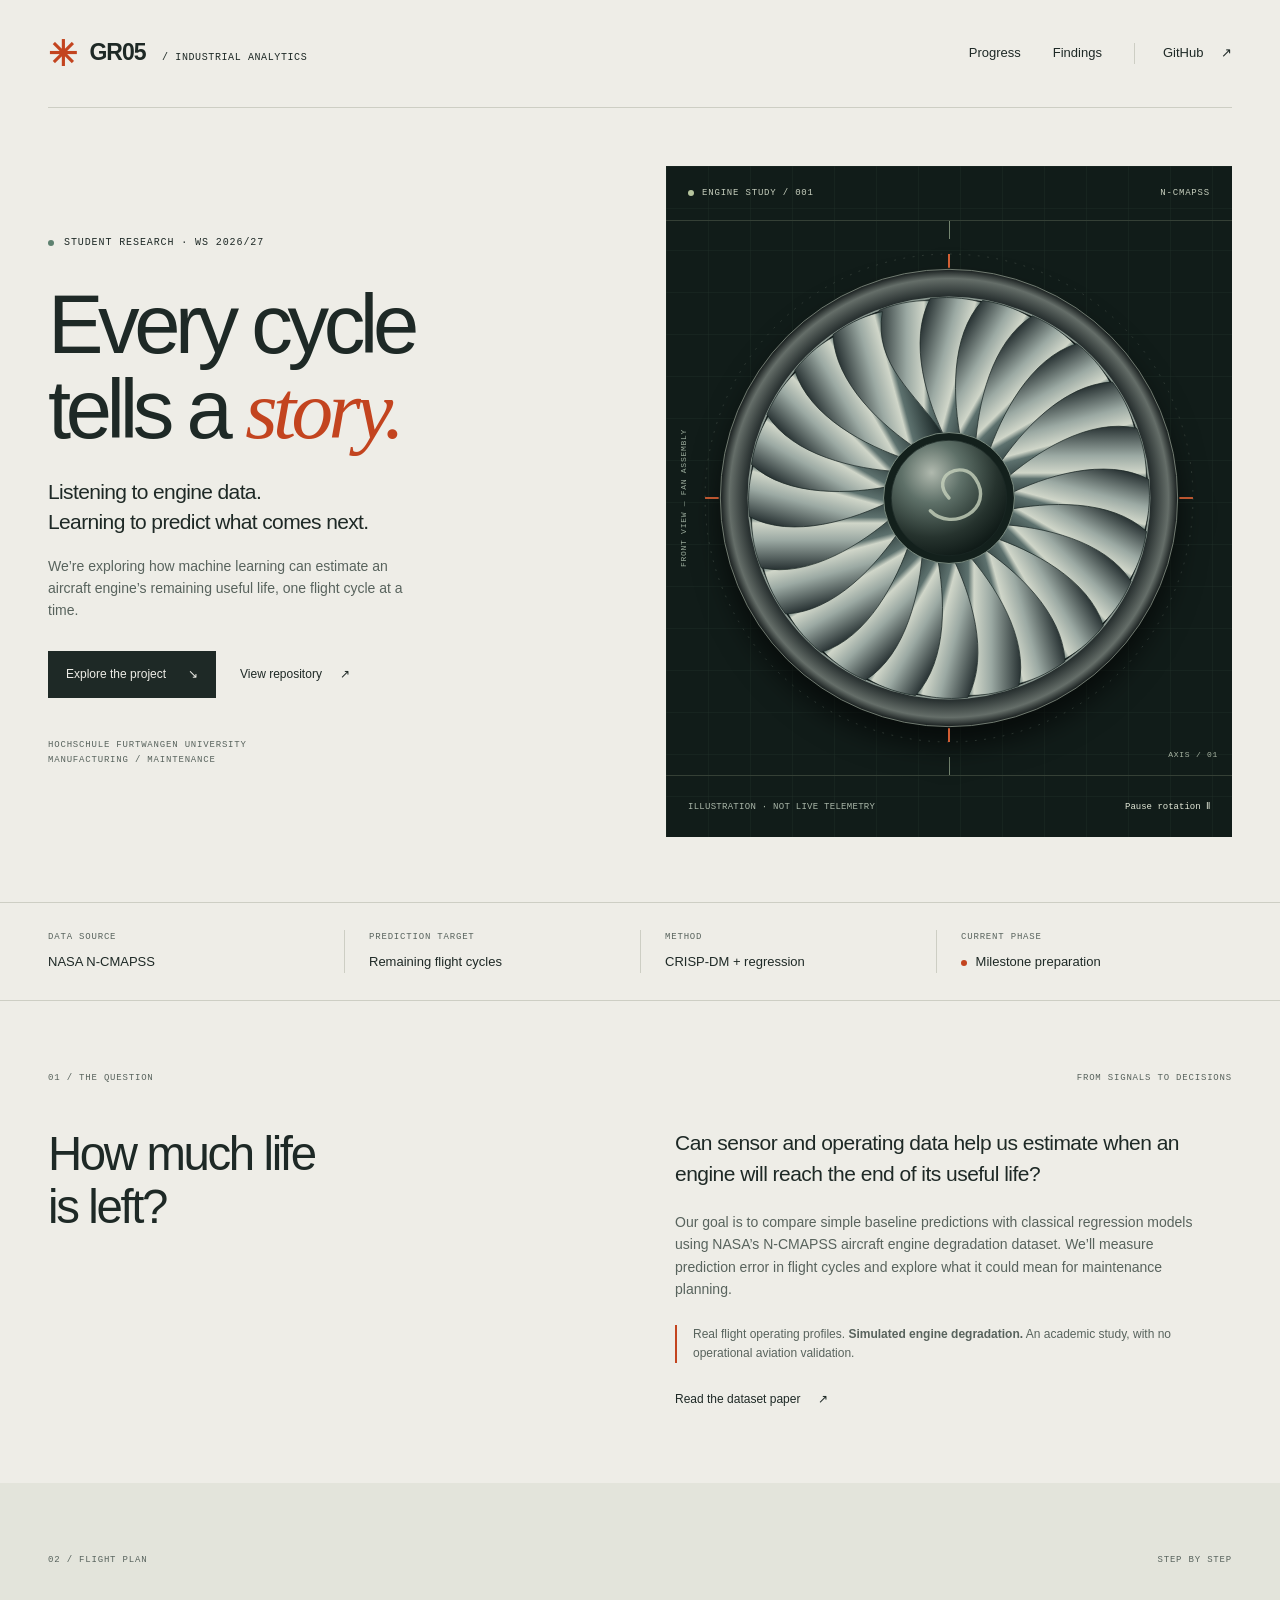
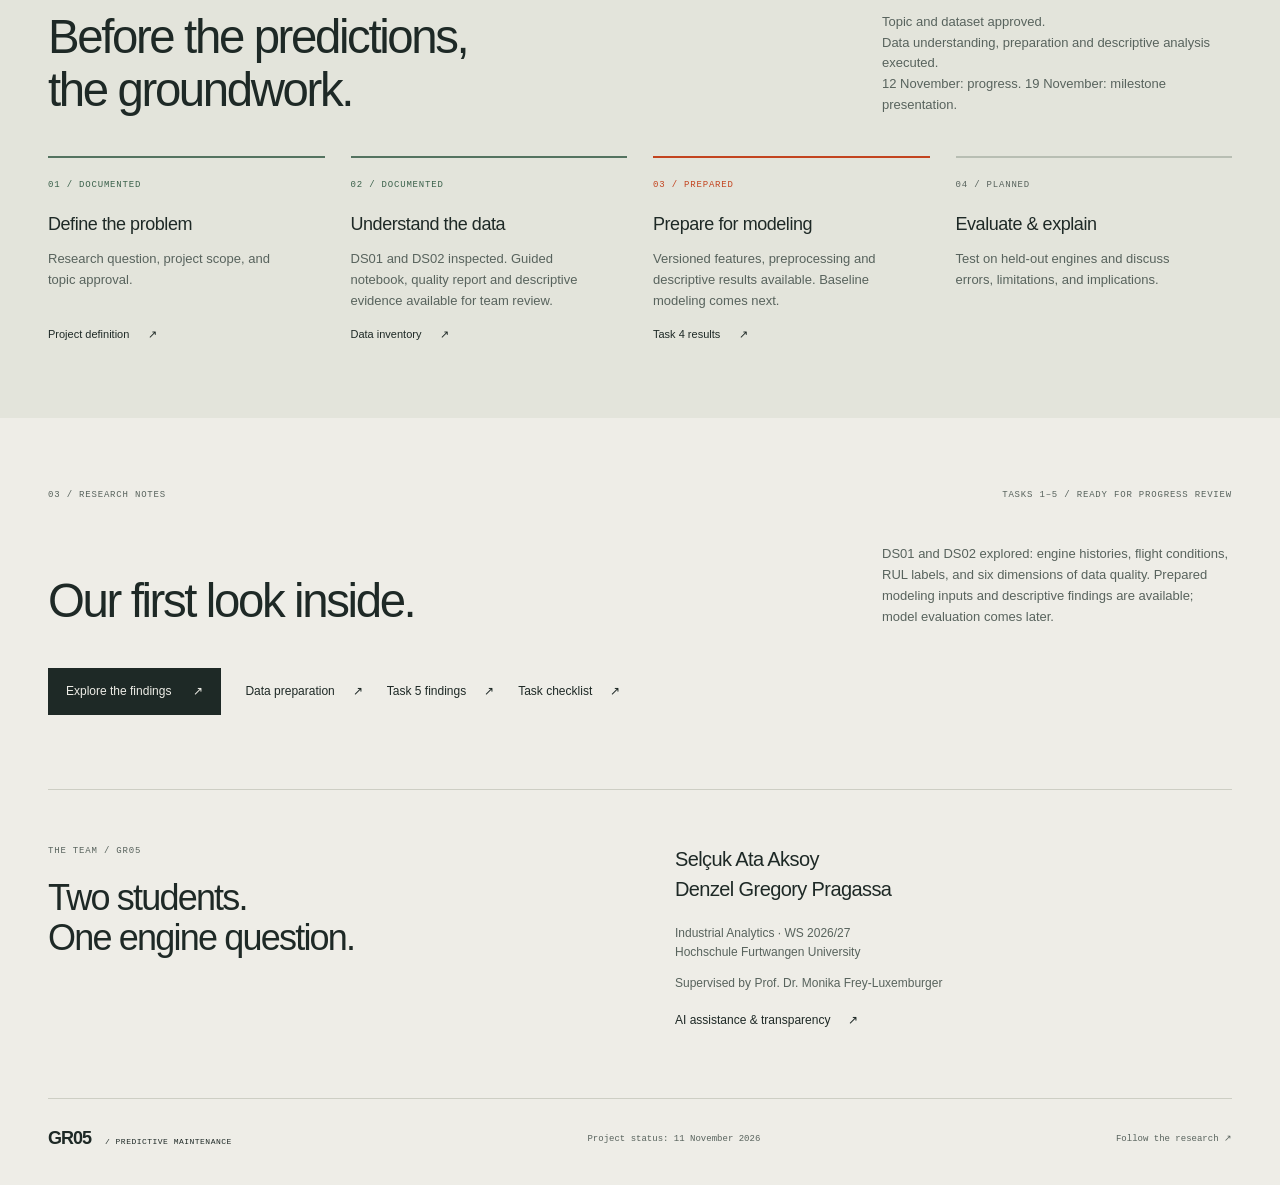
==== commit 97155847: "Prepare V6 progress audit and milestone presentation package Complete current project-definition, bu" ====
--- a/index.html
+++ b/index.html
@@ -15,7 +15,7 @@
   <header class="site-header wrap">
     <a class="wordmark" href="./" aria-label="GR05 home"><span class="brand-icon" aria-hidden="true">✳</span> GR05<span class="wordmark-detail"> / INDUSTRIAL ANALYTICS</span></a>
     <nav aria-label="Main navigation">
-      <a href="#project">The project</a>
+      <a href="progress.html">Progress</a>
       <a href="findings.html">Findings</a>
       <a class="repo-link" href="https://github.com/Cukowski/GR05-Predictive-Maintenance">GitHub <span aria-hidden="true">↗</span></a>
     </nav>
@@ -96,7 +96,7 @@
         <div><dt>DATA SOURCE</dt><dd>NASA N-CMAPSS</dd></div>
         <div><dt>PREDICTION TARGET</dt><dd>Remaining flight cycles</dd></div>
         <div><dt>METHOD</dt><dd>CRISP-DM + regression</dd></div>
-        <div><dt>CURRENT PHASE</dt><dd><span class="status-dot orange" aria-hidden="true"></span> Data preparation</dd></div>
+        <div><dt>CURRENT PHASE</dt><dd><span class="status-dot orange" aria-hidden="true"></span> Milestone preparation</dd></div>
       </dl>
     </div>
 
@@ -116,20 +116,20 @@
     <section id="progress" class="progress-section" aria-labelledby="progress-title">
       <div class="wrap section">
         <div class="section-label"><span>02 / FLIGHT PLAN</span><span>STEP BY STEP</span></div>
-        <div class="section-heading"><h2 id="progress-title">Before the predictions,<br>the groundwork.</h2><p>Topic and dataset approved.<br>Data understanding and preparation executed.<br>Now reviewing the inputs for baseline modeling.</p></div>
+        <div class="section-heading"><h2 id="progress-title">Before the predictions,<br>the groundwork.</h2><p>Topic and dataset approved.<br>Data understanding, preparation and descriptive analysis executed.<br>12 November: progress. 19 November: milestone presentation.</p></div>
         <ol class="flight-plan">
           <li class="complete"><span class="step-state">01 / DOCUMENTED</span><h3>Define the problem</h3><p>Research question, project scope, and topic approval.</p><a href="https://github.com/Cukowski/GR05-Predictive-Maintenance/blob/main/docs/01-project-definition.md">Project definition <span aria-hidden="true">↗</span></a></li>
-          <li class="complete"><span class="step-state">02 / DOCUMENTED</span><h3>Understand the data</h3><p>DS01 and DS02 inspected. Guided notebook and quality report prepared; team review pending.</p><a href="https://github.com/Cukowski/GR05-Predictive-Maintenance/blob/main/docs/03-data-inventory-access.md">Data inventory <span aria-hidden="true">↗</span></a></li>
-          <li class="current"><span class="step-state">03 / PREPARED</span><h3>Prepare for modeling</h3><p>Versioned flight features and fitted preprocessing available. Baseline modeling comes next.</p><a href="preparation.html">Task 4 results <span aria-hidden="true">↗</span></a></li>
+          <li class="complete"><span class="step-state">02 / DOCUMENTED</span><h3>Understand the data</h3><p>DS01 and DS02 inspected. Guided notebook, quality report and descriptive evidence available for team review.</p><a href="https://github.com/Cukowski/GR05-Predictive-Maintenance/blob/main/docs/03-data-inventory-access.md">Data inventory <span aria-hidden="true">↗</span></a></li>
+          <li class="current"><span class="step-state">03 / PREPARED</span><h3>Prepare for modeling</h3><p>Versioned features, preprocessing and descriptive results available. Baseline modeling comes next.</p><a href="preparation.html">Task 4 results <span aria-hidden="true">↗</span></a></li>
           <li><span class="step-state">04 / PLANNED</span><h3>Evaluate & explain</h3><p>Test on held-out engines and discuss errors, limitations, and implications.</p></li>
         </ol>
       </div>
     </section>
 
     <section id="findings" class="section wrap" aria-labelledby="findings-title">
-      <div class="section-label"><span>03 / RESEARCH NOTES</span><span>ROOM FOR WHAT WE LEARN</span></div>
-      <div class="section-heading"><h2 id="findings-title">Our first look inside.</h2><p>DS01 and DS02 explored: engine histories, flight conditions, RUL labels, and six dimensions of data quality. Versioned modeling inputs are now prepared; model evaluation comes later.</p></div>
-      <div class="hero-actions"><a class="button primary" href="findings.html">Explore the findings <span aria-hidden="true">↗</span></a><a class="text-link" href="preparation.html">Task 4: data preparation <span aria-hidden="true">↗</span></a></div>
+      <div class="section-label"><span>03 / RESEARCH NOTES</span><span>TASKS 1–5 / READY FOR PROGRESS REVIEW</span></div>
+      <div class="section-heading"><h2 id="findings-title">Our first look inside.</h2><p>DS01 and DS02 explored: engine histories, flight conditions, RUL labels, and six dimensions of data quality. Prepared modeling inputs and descriptive findings are available; model evaluation comes later.</p></div>
+      <div class="hero-actions"><a class="button primary" href="findings.html">Explore the findings <span aria-hidden="true">↗</span></a><a class="text-link" href="preparation.html">Data preparation <span aria-hidden="true">↗</span></a><a class="text-link" href="analysis.html">Task 5 findings <span aria-hidden="true">↗</span></a><a class="text-link" href="progress.html">Task checklist <span aria-hidden="true">↗</span></a></div>
     </section>
 
     <section class="team-section wrap" aria-labelledby="team-title">
@@ -138,6 +138,6 @@
     </section>
   </main>
 
-  <footer class="wrap site-footer"><a class="wordmark" href="./">GR05 <span class="wordmark-detail">/ PREDICTIVE MAINTENANCE</span></a><p>Project status: 29 October 2026</p><a href="https://github.com/Cukowski/GR05-Predictive-Maintenance">Follow the research <span aria-hidden="true">↗</span></a></footer>
+  <footer class="wrap site-footer"><a class="wordmark" href="./">GR05 <span class="wordmark-detail">/ PREDICTIVE MAINTENANCE</span></a><p>Project status: 11 November 2026</p><a href="https://github.com/Cukowski/GR05-Predictive-Maintenance">Follow the research <span aria-hidden="true">↗</span></a></footer>
 </body>
 </html>
